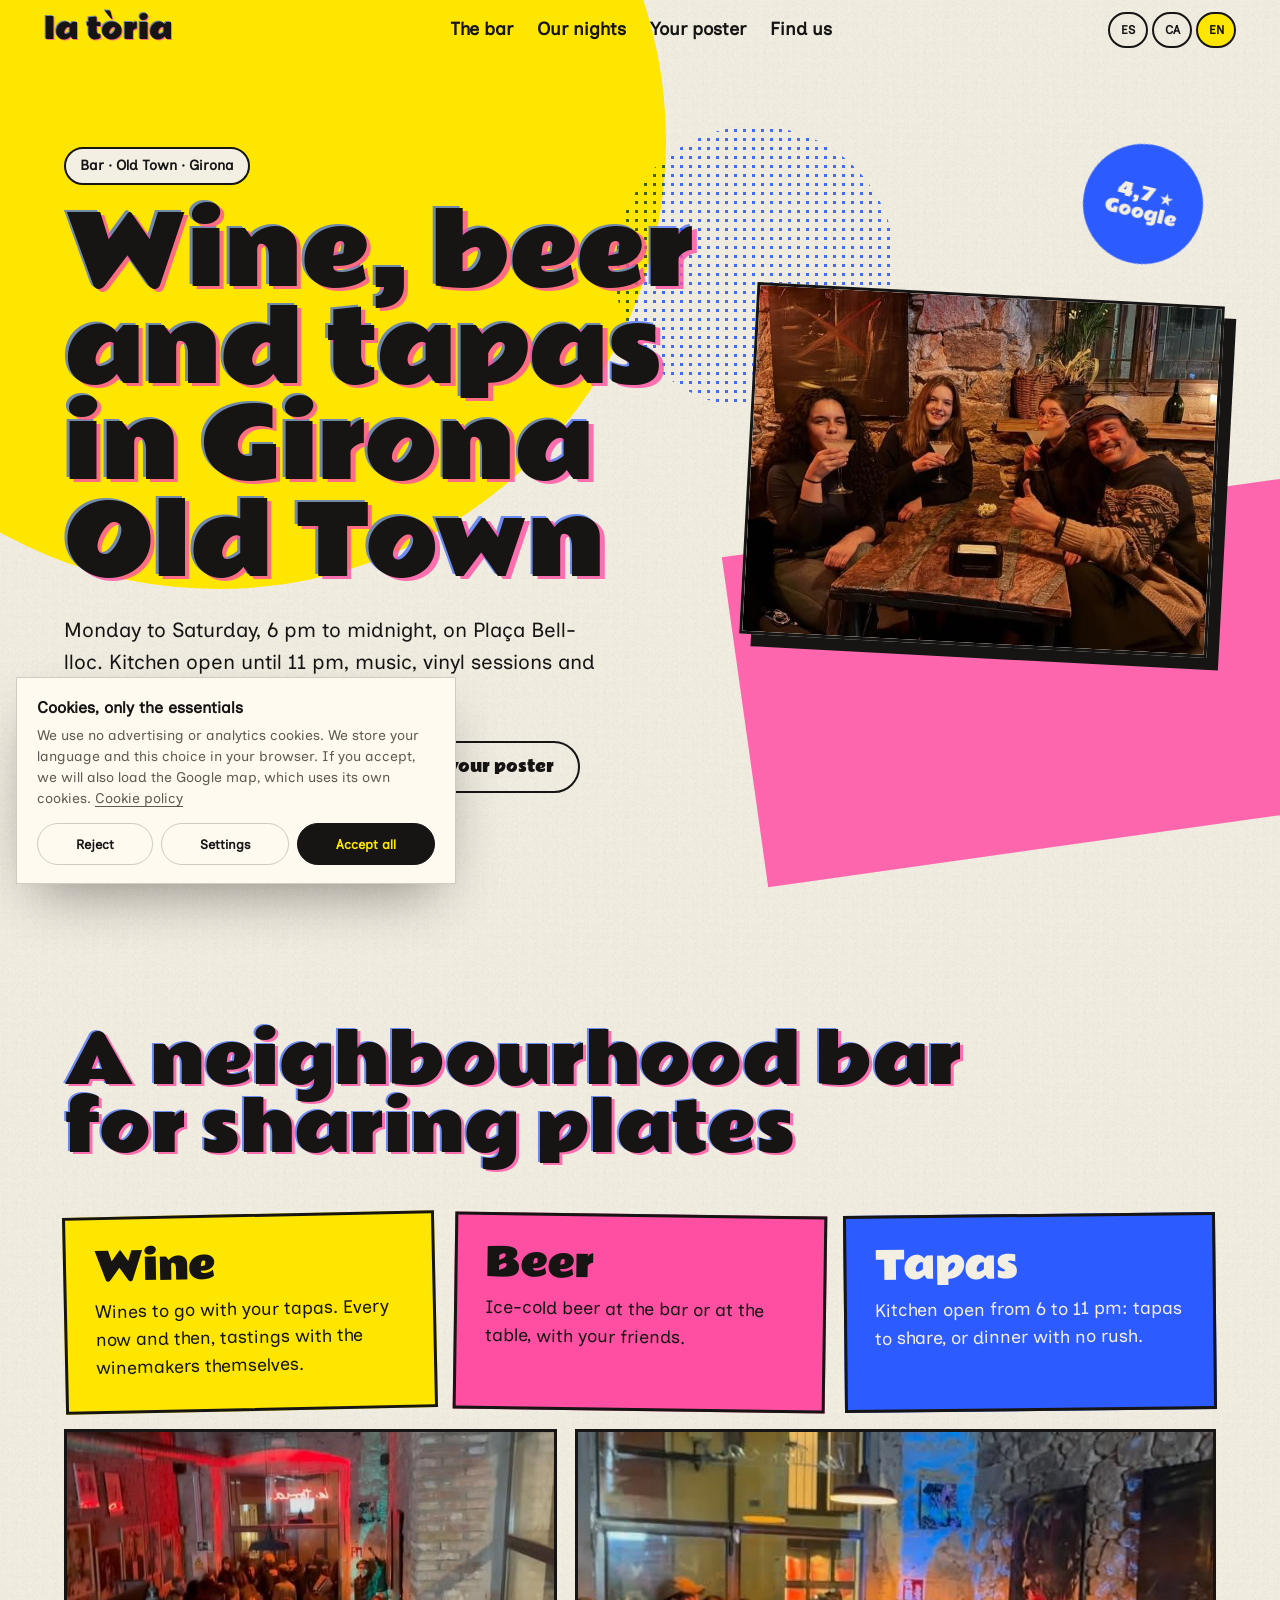
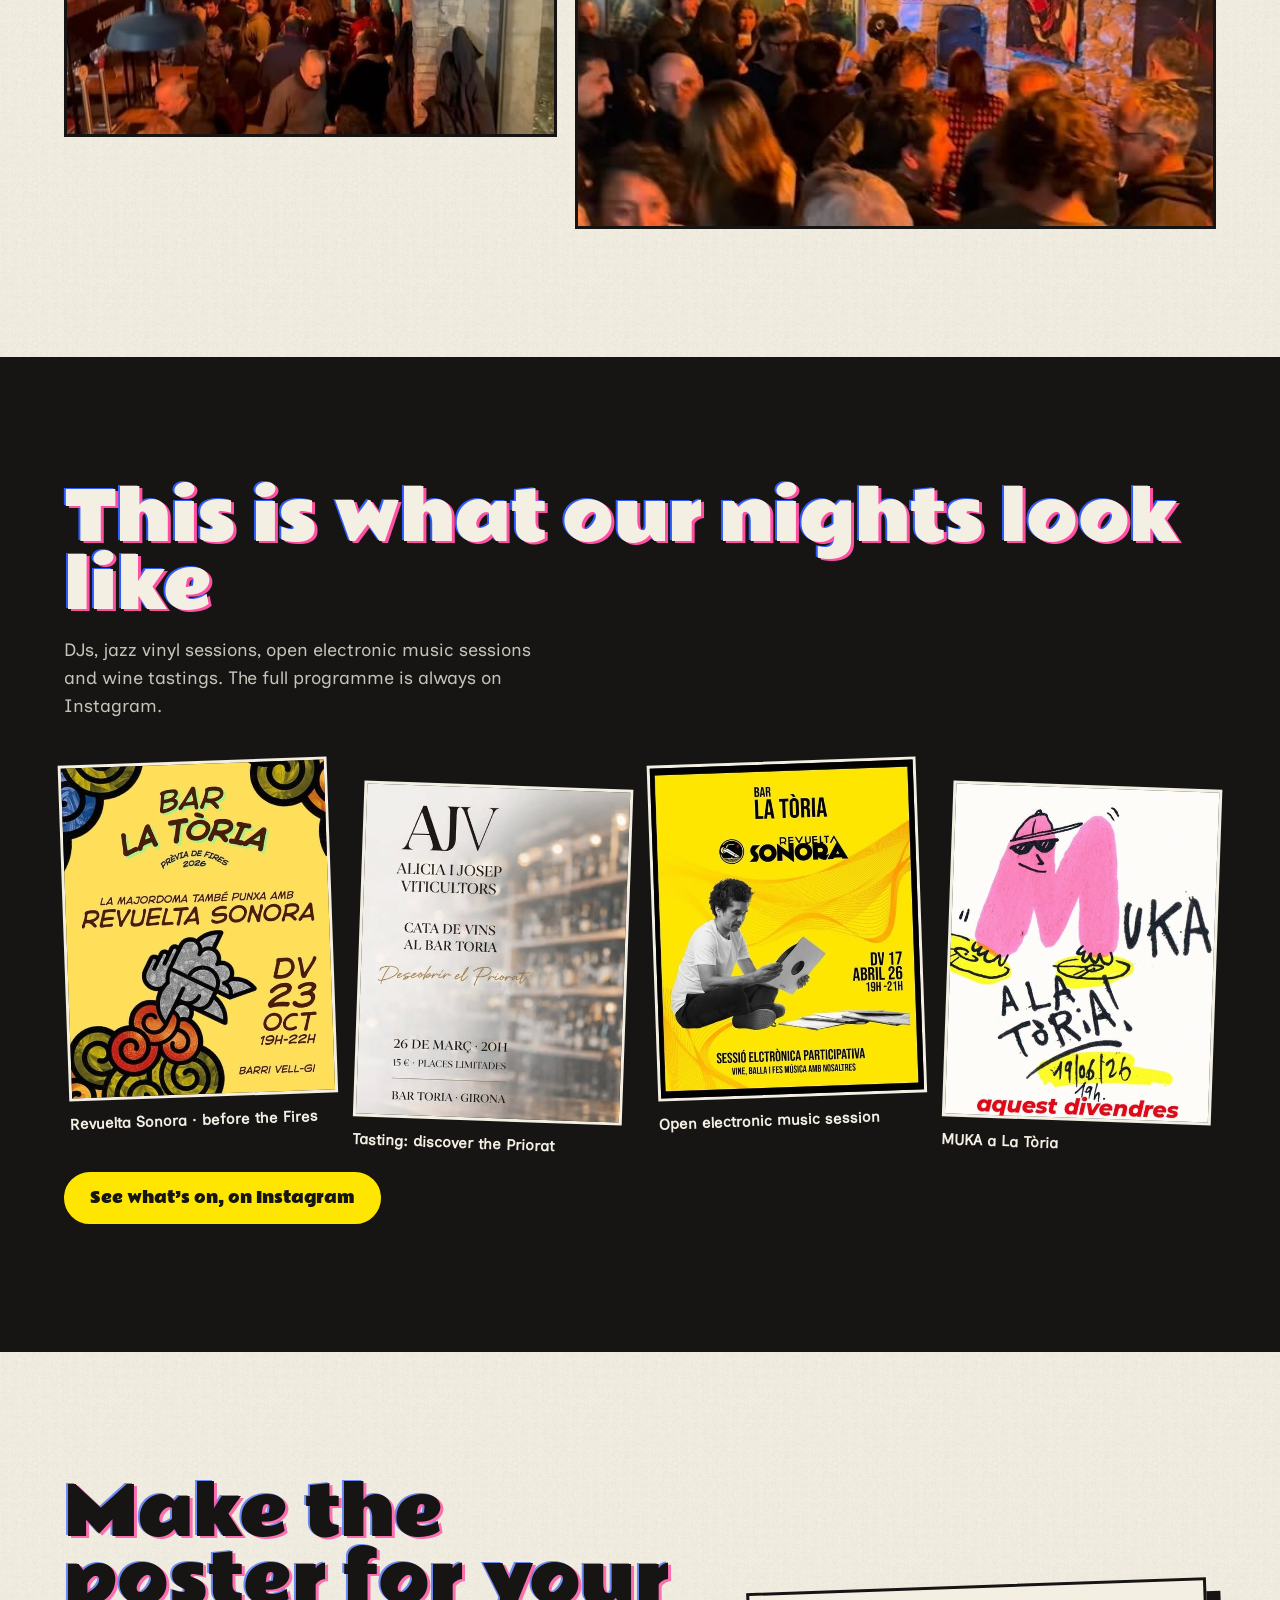
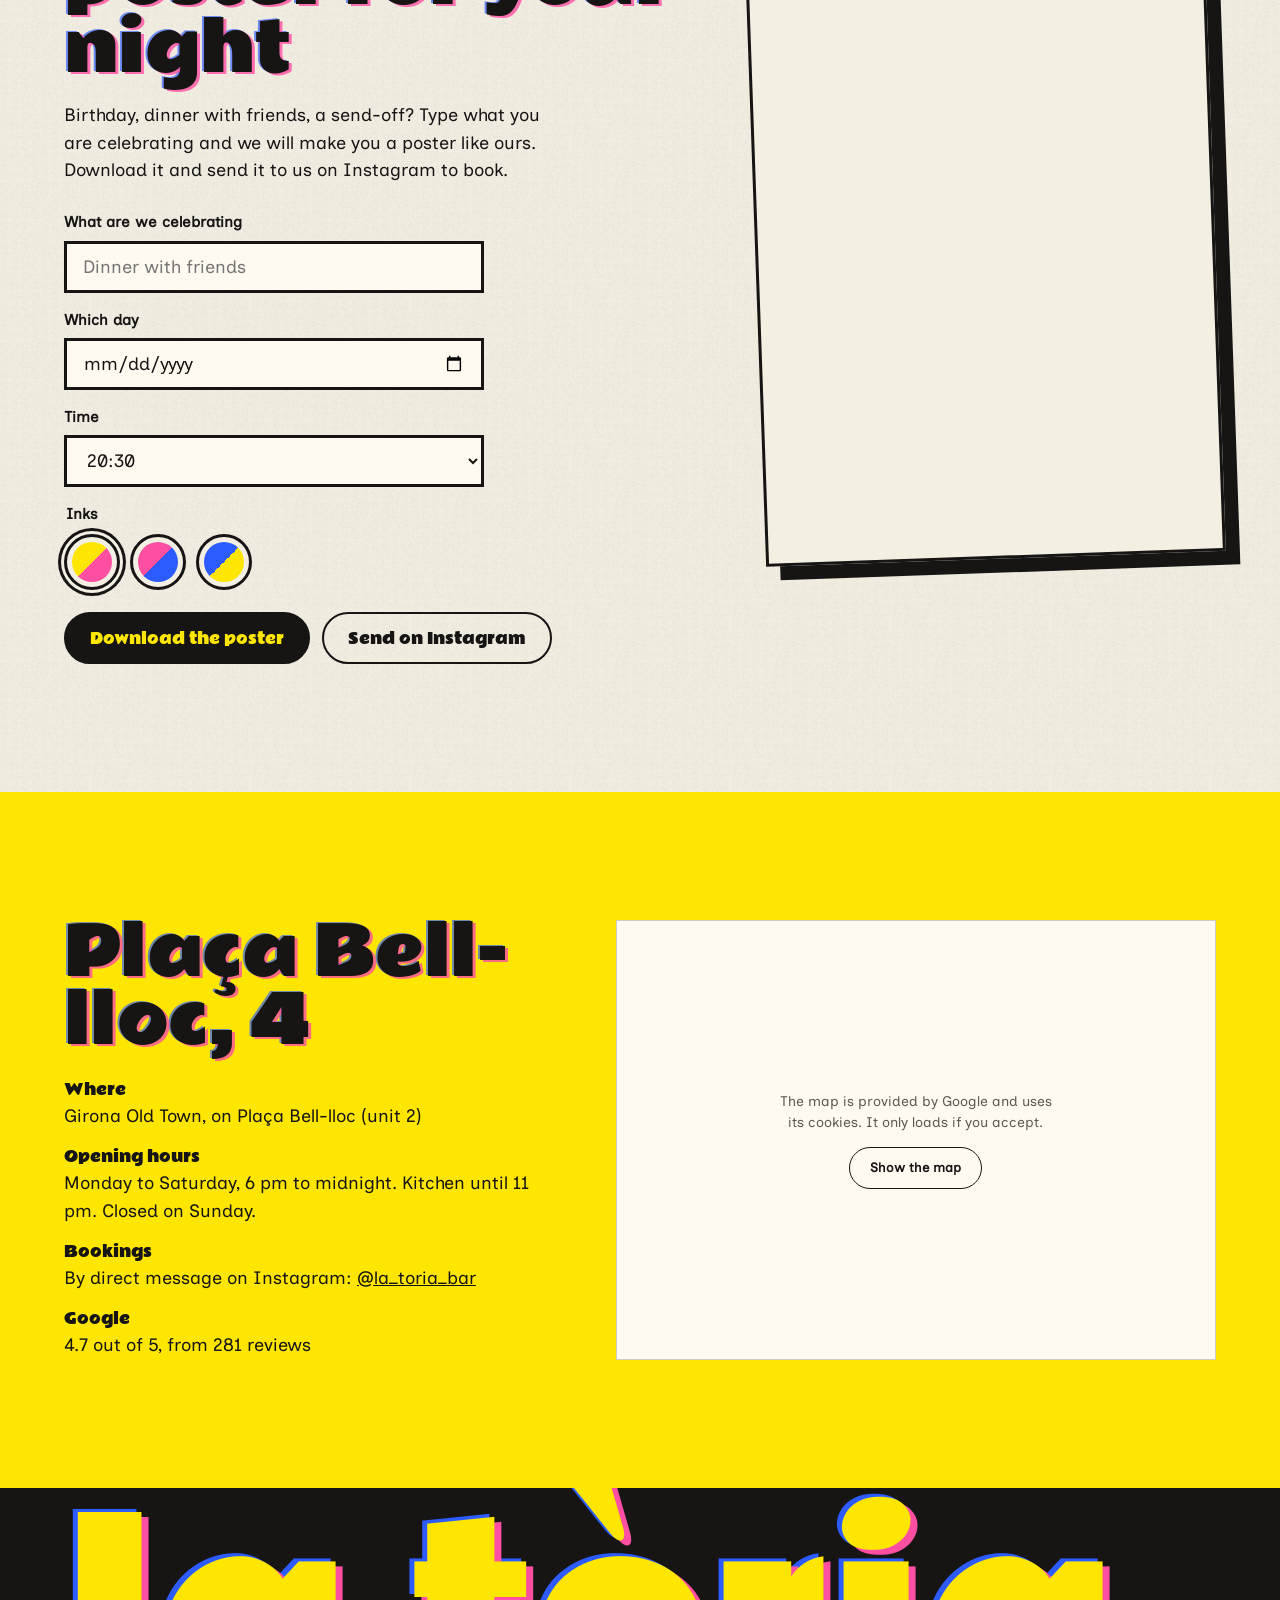
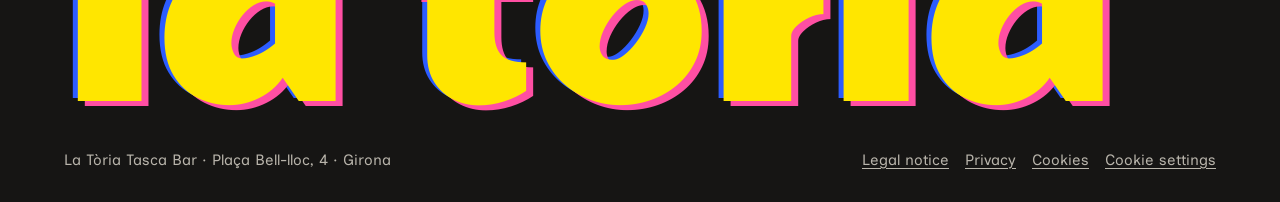
==== index.html @ a5475541 "Web la-toria-girona Co-Authored-By: Claude Opus 5.5 <noreply@anthropic.com>" ====
<!doctype html>
<html lang="es">
<head>
<meta charset="utf-8">
<meta name="viewport" content="width=device-width, initial-scale=1, viewport-fit=cover">
<title>La Tòria · Vinos, cervezas y tapas en el Barri Vell de Girona</title>
<meta name="description" content="Bar La Tòria, Plaça Bell-lloc 4, Barri Vell de Girona. Vinos, cervezas y tapas de lunes a sábado de 18 a 24 h, con música, sesiones de vinilo y catas. 4,7 en Google.">
<meta name="theme-color" content="#ffe600">
<link rel="icon" href="assets/favicon.svg" type="image/svg+xml">
<link rel="alternate" hreflang="es" href="?lang=es"><link rel="alternate" hreflang="ca" href="?lang=ca"><link rel="alternate" hreflang="en" href="?lang=en">
<meta property="og:title" content="La Tòria · Barri Vell de Girona">
<meta property="og:description" content="Vinos, cervezas y tapas. Música, sesiones y catas.">
<meta property="og:image" content="assets/img/taula.jpg">
<link rel="stylesheet" href="css/fonts.css">
<link rel="stylesheet" href="css/style.css">
<link rel="stylesheet" href="css/legal.css">
<script type="application/ld+json">
{"@context":"https://schema.org","@type":"BarOrPub","name":"La Tòria Tasca Bar","address":{"@type":"PostalAddress","streetAddress":"Plaça Bell-lloc, 4, local 2","postalCode":"17004","addressLocality":"Girona","addressRegion":"Girona","addressCountry":"ES"},"openingHoursSpecification":[{"@type":"OpeningHoursSpecification","dayOfWeek":["Monday","Tuesday","Wednesday","Thursday","Friday","Saturday"],"opens":"18:00","closes":"24:00"}],"aggregateRating":{"@type":"AggregateRating","ratingValue":"4.7","reviewCount":"281"},"sameAs":["https://www.instagram.com/la_toria_bar/"]}
</script>
</head>
<body>
<a class="skip" href="#main" data-i18n="skip">Saltar al contenido</a>

<header class="top">
  <a class="brand riso" href="#main" aria-label="La Tòria, inicio" data-t="la tòria">la tòria</a>
  <nav class="nav" aria-label="Principal">
    <a href="#bar" data-i18n="n1">El bar</a>
    <a href="#nits" data-i18n="n2">Las noches</a>
    <a href="#cartel" data-i18n="n3">Tu cartel</a>
    <a href="#visita" data-i18n="n4">Dónde</a>
  </nav>
  <div class="langs" role="group" aria-label="Idioma"><button type="button" data-lang="es">ES</button><button type="button" data-lang="ca">CA</button><button type="button" data-lang="en">EN</button></div>
</header>

<main id="main">
  <!-- PORTADA: cartel risográfico que se imprime capa a capa -->
  <section class="hero" aria-labelledby="h1">
    <div class="ink ink-y" aria-hidden="true"></div>
    <div class="ink ink-p" aria-hidden="true"></div>
    <div class="ink ink-b" aria-hidden="true"></div>
    <div class="hero-in">
      <p class="tag" data-i18n="tag">Bar · Barri Vell · Girona</p>
      <h1 id="h1" class="riso" data-i18n="h1">Vinos, cervezas y tapas en el Barri Vell</h1>
      <p class="hero-p" data-i18n="hp">De lunes a sábado, de 18 a 24 h, en la Plaça Bell-lloc. Cocina abierta hasta las 23 h, música, sesiones de vinilo y catas.</p>
      <div class="hero-cta">
        <a class="btn" href="https://www.instagram.com/la_toria_bar/" target="_blank" rel="noopener" data-i18n="ig">Escríbenos por Instagram</a>
        <a class="btn btn-line" href="#cartel" data-i18n="make">Haz tu cartel</a>
      </div>
    </div>
    <figure class="hero-photo ht" data-src="assets/img/taula.jpg"><canvas aria-hidden="true"></canvas><img src="assets/img/taula.jpg" alt="Un grupo de amigos brindando en una mesa de La Tòria" width="640" height="480" data-i18n-attr="alt:aT"></figure>
    <p class="stamp" aria-hidden="true">4,7 ★ Google</p>
  </section>

  <!-- EL BAR -->
  <section class="bar" id="bar" aria-labelledby="b-h">
    <h2 id="b-h" class="riso rv" data-i18n="bh">Un bar de barrio para ir picando</h2>
    <div class="bar-grid">
      <article class="card c-y"><h3 data-i18n="b1h">Vinos</h3><p data-i18n="b1p">Vinos para acompañar las tapas. De vez en cuando, catas con los propios viticultores.</p></article>
      <article class="card c-p"><h3 data-i18n="b2h">Cervezas</h3><p data-i18n="b2p">Cerveza bien fría para la barra o para la mesa, con los amigos.</p></article>
      <article class="card c-b"><h3 data-i18n="b3h">Tapas</h3><p data-i18n="b3p">Cocina abierta de 18 a 23 h: tapas para compartir o para cenar sin prisas.</p></article>
    </div>
    <div class="bar-photos">
      <figure class="ht" data-src="assets/img/nit-2.jpg"><canvas aria-hidden="true"></canvas><img src="assets/img/nit-2.jpg" alt="Otra noche con el bar lleno, bajo la luz roja" width="640" height="360" loading="lazy" data-i18n-attr="alt:aN2"></figure>
      <figure class="ht" data-src="assets/img/nit-1.jpg"><canvas aria-hidden="true"></canvas><img src="assets/img/nit-1.jpg" alt="El bar lleno de gente una noche de música" width="640" height="360" loading="lazy" data-i18n-attr="alt:aN"></figure>
    </div>
  </section>

  <!-- LAS NOCHES: carteles reales -->
  <section class="nits" id="nits" aria-labelledby="n-h">
    <div class="nits-head">
      <h2 id="n-h" class="riso rv" data-i18n="nh">Así son nuestras noches</h2>
      <p data-i18n="np">DJs, sesiones de vinilo de jazz, música electrónica participativa y catas de vino. La agenda, siempre al día en Instagram.</p>
    </div>
    <div class="posters">
      <figure><img src="assets/img/cartell-revuelta.jpg" alt="Cartel: La Majordoma también pincha con Revuelta Sonora, viernes 23 de octubre de 19 a 22 h" width="512" height="640" loading="lazy" data-i18n-attr="alt:aP1"><figcaption data-i18n="p1">Revuelta Sonora · previa de Fires</figcaption></figure>
      <figure><img src="assets/img/cartell-cata.jpg" alt="Cartel: cata de vinos con Alicia i Josep Viticultors, Descubrir el Priorat, 15 euros" width="480" height="640" loading="lazy" data-i18n-attr="alt:aP2"><figcaption data-i18n="p2">Cata: descubrir el Priorat</figcaption></figure>
      <figure><img src="assets/img/cartell-electronica.jpg" alt="Cartel: sesión electrónica participativa con Revuelta Sonora" width="512" height="640" loading="lazy" data-i18n-attr="alt:aP3"><figcaption data-i18n="p3">Sesión electrónica participativa</figcaption></figure>
      <figure><img src="assets/img/cartell-muka.jpg" alt="Cartel rosa: MUKA a La Tòria este viernes a las 19 h" width="640" height="640" loading="lazy" data-i18n-attr="alt:aP4"><figcaption>MUKA a La Tòria</figcaption></figure>
    </div>
    <a class="btn" href="https://www.instagram.com/la_toria_bar/" target="_blank" rel="noopener" data-i18n="agenda">Ver la agenda en Instagram</a>
  </section>

  <!-- TU CARTEL -->
  <section class="cartel" id="cartel" aria-labelledby="k-h">
    <div class="k-form">
      <h2 id="k-h" class="riso rv" data-i18n="kh">Haz el cartel de tu noche</h2>
      <p data-i18n="kp">¿Cumpleaños, cena de amigos, despedida? Escribe qué celebráis y te hacemos el cartel, como los nuestros. Descárgalo y envíanoslo por Instagram para reservar.</p>
      <label><span data-i18n="l1">Qué celebramos</span><input id="kT" type="text" maxlength="28" data-i18n-attr="placeholder:ph1" placeholder="Cena de amigos"></label>
      <label><span data-i18n="l2">Qué día</span><input id="kD" type="date"></label>
      <label><span data-i18n="l3">Hora</span><select id="kH"><option>19:00</option><option>20:00</option><option selected>20:30</option><option>21:00</option><option>22:00</option></select></label>
      <fieldset><legend data-i18n="l4">Tintas</legend>
        <div class="inks" id="kInks">
          <button type="button" data-ink="0" aria-pressed="true" aria-label="Amarillo y rosa"><i style="--a:#ffe600;--b:#ff4fa3"></i></button>
          <button type="button" data-ink="1" aria-pressed="false" aria-label="Rosa y azul"><i style="--a:#ff4fa3;--b:#2c5cff"></i></button>
          <button type="button" data-ink="2" aria-pressed="false" aria-label="Azul y amarillo"><i style="--a:#2c5cff;--b:#ffe600"></i></button>
        </div>
      </fieldset>
      <div class="k-cta">
        <button type="button" class="btn" id="kSave" data-i18n="save">Descargar el cartel</button>
        <a class="btn btn-line" href="https://www.instagram.com/la_toria_bar/" target="_blank" rel="noopener" data-i18n="send">Enviar por Instagram</a>
      </div>
    </div>
    <div class="k-out"><canvas id="kCv" width="1080" height="1350" role="img" data-i18n-attr="aria-label:kAlt" aria-label="Vista previa de tu cartel"></canvas></div>
  </section>

  <!-- VISITA -->
  <section class="visita" id="visita" aria-labelledby="v-h">
    <div class="v-txt">
      <h2 id="v-h" class="riso rv">Plaça Bell-lloc, 4</h2>
      <dl>
        <dt data-i18n="d1">Dónde</dt><dd data-i18n="d1v">Barri Vell de Girona, en la Plaça Bell-lloc (local 2)</dd>
        <dt data-i18n="d2">Horario</dt><dd data-i18n="d2v">Lunes a sábado, de 18:00 a 24:00. Cocina hasta las 23:00. Domingo cerrado.</dd>
        <dt data-i18n="d3">Reservas</dt><dd data-i18n="d3v">Por mensaje directo en Instagram: <a href="https://www.instagram.com/la_toria_bar/" target="_blank" rel="noopener">@la_toria_bar</a></dd>
        <dt>Google</dt><dd data-i18n="d4v">4,7 sobre 5, con 281 reseñas</dd>
      </dl>
    </div>
    <div class="cc-map v-map" data-src="https://www.google.com/maps?q=La+T%C3%B2ria,+Pla%C3%A7a+Bell-lloc+4,+17004+Girona&output=embed" data-title="Mapa: La Tòria"></div>
  </section>
</main>

<footer class="foot">
  <p class="foot-big riso" aria-hidden="true" data-t="la tòria">la tòria</p>
  <div class="foot-row">
    <p>La Tòria Tasca Bar · Plaça Bell-lloc, 4 · Girona</p>
    <nav class="foot-links" aria-label="Información legal">
      <a href="aviso-legal.html" data-i18n="lg1">Aviso legal</a>
      <a href="privacidad.html" data-i18n="lg2">Privacidad</a>
      <a href="cookies.html" data-i18n="lg3">Cookies</a>
      <button type="button" data-cookies-open data-i18n="lg4">Configurar cookies</button>
    </nav>
  </div>
</footer>

<script src="js/lang.js"></script>
<script src="js/i18n.js" data-site="la-toria-girona"></script>
<script src="js/consent.js" data-site="la-toria-girona"></script>
<script src="js/vendor/gsap.min.js"></script>
<script src="js/vendor/ScrollTrigger.min.js"></script>
<script src="js/main.js"></script>
</body>
</html>
---- css/fonts.css ----
/* Fuentes alojadas en la propia web (sin llamadas a Google) */
@font-face {
  font-family: 'Inclusive Sans';
  font-style: italic;
  font-weight: 400;
  font-display: swap;
  src: url(../assets/fonts/inclusive-sans-italic-400-latin-ext.woff2) format('woff2');
  unicode-range: U+0100-02BA, U+02BD-02C5, U+02C7-02CC, U+02CE-02D7, U+02DD-02FF, U+0304, U+0308, U+0329, U+1D00-1DBF, U+1E00-1E9F, U+1EF2-1EFF, U+2020, U+20A0-20AB, U+20AD-20C4, U+2113, U+2C60-2C7F, U+A720-A7FF;
}
@font-face {
  font-family: 'Inclusive Sans';
  font-style: italic;
  font-weight: 400;
  font-display: swap;
  src: url(../assets/fonts/inclusive-sans-italic-400-latin.woff2) format('woff2');
  unicode-range: U+0000-00FF, U+0131, U+0152-0153, U+02BB-02BC, U+02C6, U+02DA, U+02DC, U+0304, U+0308, U+0329, U+2000-206F, U+20AC, U+2122, U+2191, U+2193, U+2212, U+2215, U+FEFF, U+FFFD;
}
@font-face {
  font-family: 'Inclusive Sans';
  font-style: normal;
  font-weight: 400;
  font-display: swap;
  src: url(../assets/fonts/inclusive-sans-normal-400-latin-ext.woff2) format('woff2');
  unicode-range: U+0100-02BA, U+02BD-02C5, U+02C7-02CC, U+02CE-02D7, U+02DD-02FF, U+0304, U+0308, U+0329, U+1D00-1DBF, U+1E00-1E9F, U+1EF2-1EFF, U+2020, U+20A0-20AB, U+20AD-20C4, U+2113, U+2C60-2C7F, U+A720-A7FF;
}
@font-face {
  font-family: 'Inclusive Sans';
  font-style: normal;
  font-weight: 400;
  font-display: swap;
  src: url(../assets/fonts/inclusive-sans-normal-400-latin.woff2) format('woff2');
  unicode-range: U+0000-00FF, U+0131, U+0152-0153, U+02BB-02BC, U+02C6, U+02DA, U+02DC, U+0304, U+0308, U+0329, U+2000-206F, U+20AC, U+2122, U+2191, U+2193, U+2212, U+2215, U+FEFF, U+FFFD;
}
@font-face {
  font-family: 'Rammetto One';
  font-style: normal;
  font-weight: 400;
  font-display: swap;
  src: url(../assets/fonts/rammetto-one-normal-400-latin-ext.woff2) format('woff2');
  unicode-range: U+0100-02BA, U+02BD-02C5, U+02C7-02CC, U+02CE-02D7, U+02DD-02FF, U+0304, U+0308, U+0329, U+1D00-1DBF, U+1E00-1E9F, U+1EF2-1EFF, U+2020, U+20A0-20AB, U+20AD-20C4, U+2113, U+2C60-2C7F, U+A720-A7FF;
}
@font-face {
  font-family: 'Rammetto One';
  font-style: normal;
  font-weight: 400;
  font-display: swap;
  src: url(../assets/fonts/rammetto-one-normal-400-latin.woff2) format('woff2');
  unicode-range: U+0000-00FF, U+0131, U+0152-0153, U+02BB-02BC, U+02C6, U+02DA, U+02DC, U+0304, U+0308, U+0329, U+2000-206F, U+20AC, U+2122, U+2191, U+2193, U+2212, U+2215, U+FEFF, U+FFFD;
}
---- css/style.css ----
/* La Tòria · «Risografia»: la web impresa en tintas de risografía, como sus carteles; y tu propio cartel */
:root {
  --paper: #f4efe3; --ink: #161514; --y: #ffe600; --p: #ff4fa3; --b: #2c5cff; --mute: #5e5a52; --line: #16151422;
  --f-d: "Rammetto One", "Arial Black", sans-serif; --f-b: "Inclusive Sans", system-ui, sans-serif;
  --ease: cubic-bezier(.2, 1.2, .3, 1); --r: 0px;
  --c-bg: var(--paper); --c-card: #fffaf0; --c-ink: var(--ink); --c-mute: var(--mute); --c-line: #16151433; --c-acc: var(--ink); --c-acc-ink: var(--y);
}
*, *::before, *::after { box-sizing: border-box; }
html { -webkit-text-size-adjust: 100%; }
body { margin: 0; color: var(--ink); font: 400 18px/1.55 var(--f-b); -webkit-font-smoothing: antialiased; overflow-x: hidden;
  background: var(--paper) url("data:image/svg+xml,%3Csvg xmlns='http://www.w3.org/2000/svg' width='160' height='160'%3E%3Cfilter id='n'%3E%3CfeTurbulence baseFrequency='.9' numOctaves='2' stitchTiles='stitch'/%3E%3CfeColorMatrix values='0 0 0 0 0 0 0 0 0 0 0 0 0 0 0 0 0 0 .07 0'/%3E%3C/filter%3E%3Crect width='160' height='160' filter='url(%23n)'/%3E%3C/svg%3E"); }
img { display: block; max-width: 100%; height: auto; }
a { color: inherit; }
::selection { background: var(--p); color: var(--ink); }
:focus-visible { outline: 3px solid var(--b); outline-offset: 3px; }
.skip { position: absolute; left: 12px; top: -60px; z-index: 100; padding: 10px 16px; background: var(--ink); color: var(--y); }
.skip:focus { top: 12px; }
h1, h2, h3 { margin: 0; font-family: var(--f-d); font-weight: 400; line-height: 1.02; letter-spacing: -.01em; }
h2 { font-size: clamp(34px, 5.2vw, 78px); }
/* tinta descuadrada de risografía */
.riso { text-shadow: .045em .03em 0 #ff4fa3cc, -.03em -.02em 0 #2c5cffaa; }
.btn { display: inline-flex; align-items: center; justify-content: center; min-height: 52px; padding: 0 24px; background: var(--ink); color: var(--y); text-decoration: none; font: 400 15px/1 var(--f-d); border: 2px solid var(--ink); border-radius: 999px; cursor: pointer; }
.btn-line { background: transparent; color: var(--ink); }
@media (hover: hover) and (pointer: fine) { .btn { transition: background .25s, color .25s, rotate .3s var(--ease); } .btn:hover { background: var(--p); color: var(--ink); rotate: -2deg; } }

/* ---------- cabecera ---------- */
.top { position: fixed; z-index: 50; inset: 0 0 auto; display: flex; align-items: center; justify-content: space-between; gap: 16px; padding: 12px clamp(16px, 4vw, 44px); transition: background .35s, translate .5s cubic-bezier(.2,.9,.2,1); }
.top.solid { background: #f4efe3ee; box-shadow: 0 2px 0 var(--ink); }
.top.hide { translate: 0 -110%; }
.brand { font: 400 28px/1 var(--f-d); text-decoration: none; }
.nav { display: flex; gap: 24px; font-weight: 600; }
.nav a { text-decoration: none; }
.langs { display: flex; gap: 4px; }
.langs button { min-width: 40px; min-height: 36px; border: 2px solid var(--ink); border-radius: 999px; background: none; color: var(--ink); font: 700 12px/1 var(--f-b); cursor: pointer; }
.langs button[aria-pressed="true"] { background: var(--y); }
@media (hover: hover) and (pointer: fine) { .nav a:hover { text-decoration: underline wavy var(--p); text-underline-offset: 6px; } }
@media (max-width: 860px) { .nav { display: none; } }

/* ---------- portada ---------- */
.hero { position: relative; min-height: 100svh; display: grid; grid-template-columns: 1.15fr .85fr; align-items: center; gap: clamp(20px, 4vw, 60px); padding: 110px clamp(16px, 5vw, 80px) 70px; overflow: hidden; isolation: isolate; }
.ink { position: absolute; z-index: -1; mix-blend-mode: multiply; }
.ink-y { width: min(70vw, 900px); aspect-ratio: 1; border-radius: 50%; background: var(--y); left: -18vw; top: -24vw; }
.ink-p { width: 48vw; height: 26vw; background: var(--p); right: -6vw; bottom: 6vh; rotate: -8deg; opacity: .85; }
.ink-b { width: 22vw; aspect-ratio: 1; border-radius: 50%; right: 30vw; top: 14vh; background: radial-gradient(circle, var(--b) 0 1.6px, transparent 2px) 0 0 / 9px 9px; opacity: .9; }
.tag { display: inline-block; margin: 0 0 20px; padding: 6px 14px; border: 2px solid var(--ink); border-radius: 999px; font-weight: 700; font-size: 14px; background: var(--paper); }
.hero h1 { font-size: clamp(44px, 7.4vw, 118px); }
.hero-p { max-width: 42ch; margin: 24px 0 0; font-size: clamp(18px, 1.6vw, 21px); }
.hero-cta { display: flex; flex-wrap: wrap; gap: 12px; margin-top: 30px; }
.hero-photo { margin: 0; rotate: 3deg; border: 3px solid var(--ink); box-shadow: 12px 12px 0 var(--ink); background: var(--paper); }
.stamp { position: absolute; right: clamp(16px, 6vw, 90px); top: 16vh; margin: 0; width: 120px; aspect-ratio: 1; border-radius: 50%; display: grid; place-items: center; text-align: center; background: var(--b); color: var(--paper); font: 400 17px/1.1 var(--f-d); rotate: 14deg; padding: 14px; }
@media (max-width: 860px) { .hero { grid-template-columns: 1fr; } .hero-photo { max-width: 420px; } .stamp { top: auto; bottom: 30px; width: 96px; font-size: 14px; } .ink-y { width: 120vw; left: -40vw; top: -40vw; } .ink-p { width: 80vw; height: 40vw; } }

/* tramado de risografía sobre las fotos */
.ht { position: relative; margin: 0; overflow: hidden; }
.ht canvas { position: absolute; inset: 0; width: 100%; height: 100%; }
.ht img { width: 100%; height: 100%; object-fit: cover; }
.ht.ready img { visibility: hidden; }

/* ---------- el bar ---------- */
.bar { padding: clamp(70px, 10vw, 140px) clamp(16px, 5vw, 80px); }
.bar h2 { max-width: 16ch; margin-bottom: clamp(30px, 4vw, 50px); }
.bar-grid { display: grid; grid-template-columns: repeat(3, 1fr); gap: 18px; }
.card { padding: 28px; border: 3px solid var(--ink); position: relative; }
.card h3 { font-size: clamp(28px, 3vw, 42px); margin-bottom: 12px; }
.card p { margin: 0; }
.c-y { background: var(--y); rotate: -1.2deg; }
.c-p { background: var(--p); rotate: .8deg; }
.c-b { background: var(--b); color: var(--paper); rotate: -.6deg; }
.bar-photos { display: grid; grid-template-columns: 1fr 1.3fr; gap: 18px; margin-top: 18px; }
.bar-photos figure { border: 3px solid var(--ink); aspect-ratio: 16 / 10; }
@media (max-width: 760px) { .bar-grid, .bar-photos { grid-template-columns: 1fr; } }

/* ---------- las noches ---------- */
.nits { padding: clamp(70px, 10vw, 140px) clamp(16px, 5vw, 80px); background: var(--ink); color: var(--paper); }
.nits .riso { text-shadow: .045em .03em 0 #ff4fa3, -.03em -.02em 0 #2c5cff; }
.nits-head { display: flex; flex-wrap: wrap; justify-content: space-between; align-items: end; gap: 16px 40px; margin-bottom: 40px; }
.nits-head p { max-width: 44ch; margin: 0; color: #f4efe3cc; }
.posters { display: grid; grid-template-columns: repeat(4, 1fr); gap: clamp(14px, 2vw, 26px); margin-bottom: 40px; }
.posters figure { margin: 0; }
.posters img { width: 100%; aspect-ratio: 4 / 5; object-fit: cover; border: 3px solid var(--paper); }
.posters figure:nth-child(odd) { rotate: -2deg; }
.posters figure:nth-child(even) { rotate: 2deg; translate: 0 24px; }
.posters figcaption { margin-top: 12px; font-weight: 700; font-size: 15px; }
.nits .btn { background: var(--y); color: var(--ink); border-color: var(--y); }
@media (hover: hover) and (pointer: fine) { .posters figure { transition: rotate .4s var(--ease), scale .4s var(--ease); } .posters figure:hover { rotate: 0deg; scale: 1.04; } }
@media (max-width: 860px) { .posters { grid-template-columns: 1fr 1fr; } }

/* ---------- tu cartel ---------- */
.cartel { display: grid; grid-template-columns: 1fr minmax(280px, 460px); gap: clamp(28px, 5vw, 80px); align-items: center; padding: clamp(70px, 10vw, 140px) clamp(16px, 5vw, 80px); }
.k-form h2 { margin-bottom: 18px; }
.k-form > p { max-width: 46ch; margin: 0 0 26px; }
.k-form label { display: grid; gap: 6px; margin-bottom: 16px; font-weight: 700; font-size: 15px; max-width: 420px; }
.k-form input, .k-form select { min-height: 52px; padding: 0 16px; border: 3px solid var(--ink); background: #fffaf0; color: var(--ink); font: 400 18px/1 var(--f-b); border-radius: 0; }
.k-form fieldset { border: 0; padding: 0; margin: 0 0 22px; }
.k-form legend { font-weight: 700; font-size: 15px; margin-bottom: 8px; }
.inks { display: flex; gap: 10px; }
.inks button { width: 56px; height: 56px; padding: 5px; border: 3px solid var(--ink); background: var(--paper); border-radius: 50%; cursor: pointer; }
.inks i { display: block; width: 100%; height: 100%; border-radius: 50%; background: linear-gradient(135deg, var(--a) 50%, var(--b) 50%); }
.inks button[aria-pressed="true"] { box-shadow: 0 0 0 3px var(--paper), 0 0 0 6px var(--ink); }
.k-cta { display: flex; flex-wrap: wrap; gap: 12px; }
.k-out canvas { width: 100%; height: auto; display: block; border: 3px solid var(--ink); box-shadow: 14px 14px 0 var(--ink); background: var(--paper); rotate: -2deg; }
@media (max-width: 860px) { .cartel { grid-template-columns: 1fr; } .k-out { max-width: 420px; } }

/* ---------- visita ---------- */
.visita { display: grid; grid-template-columns: 1fr 1.2fr; gap: clamp(24px, 4vw, 60px); padding: clamp(70px, 10vw, 140px) clamp(16px, 5vw, 80px); background: var(--y); }
.visita h2 { margin-bottom: 26px; }
.visita dl { margin: 0; }
.visita dt { font: 400 15px/1 var(--f-d); margin-top: 18px; }
.visita dd { margin: 6px 0 0; }
.v-map { min-height: 380px; border: 3px solid var(--ink); }
@media (max-width: 860px) { .visita { grid-template-columns: 1fr; } }

.foot { padding: 30px clamp(16px, 5vw, 80px); background: var(--ink); color: #f4efe3bb; overflow: hidden; }
.foot-big { margin: 0 0 24px; font: 400 clamp(70px, 18vw, 260px)/.9 var(--f-d); color: var(--y); white-space: nowrap; text-shadow: .03em .02em 0 #ff4fa3, -.02em -.015em 0 #2c5cff; }
.foot-row { display: flex; flex-wrap: wrap; justify-content: space-between; gap: 12px 24px; font-size: 15px; }
.foot-row p { margin: 0; }
.foot-links { display: flex; flex-wrap: wrap; gap: 16px; }
.foot-links a, .foot-links button { color: inherit; font: inherit; background: none; border: 0; padding: 0; cursor: pointer; text-decoration: underline; text-underline-offset: 3px; }
@media (prefers-reduced-motion: reduce) { * { animation: none !important; transition: none !important; } }
---- css/legal.css ----
/* Común a todas las webs del lote: aviso de cookies, panel, mapa con consentimiento y páginas legales.
   Usa las variables de cada web: --c-bg --c-card --c-ink --c-mute --c-line --c-acc --c-acc-ink --f-d --f-b --r */

/* ---------- aviso de cookies ---------- */
.ck { position: fixed; z-index: 9000; left: 16px; bottom: 16px; width: min(440px, calc(100vw - 32px)); padding: 20px 20px 18px; background: var(--c-card); color: var(--c-ink); border: 1px solid var(--c-line); border-radius: var(--r, 14px); box-shadow: 0 24px 60px -20px rgba(0,0,0,.45); font: 400 14px/1.5 var(--f-b); opacity: 0; translate: 0 24px; transition: opacity .45s cubic-bezier(.2,.8,.2,1), translate .55s cubic-bezier(.2,.8,.2,1); pointer-events: none; }
.ck.show { opacity: 1; translate: 0 0; pointer-events: auto; }
.ck-h { margin: 0 0 6px; font: 600 16px/1.3 var(--f-b); }
.ck-p { margin: 0 0 14px; color: var(--c-mute); }
.ck-p a, .ck-more a { color: inherit; text-decoration: underline; text-underline-offset: 3px; }
.ck-btns { display: flex; flex-wrap: wrap; gap: 8px; }
.ck-b { flex: 1 1 auto; min-height: 42px; padding: 0 14px; border: 1px solid var(--c-line); border-radius: 999px; background: transparent; color: var(--c-ink); font: 600 13px/1 var(--f-b); }
.ck-b.ck-main { background: var(--c-acc); border-color: var(--c-acc); color: var(--c-acc-ink); }
.ck-b:focus-visible, .ck-x:focus-visible, .cc-map-btn:focus-visible { outline: 2px solid var(--c-acc); outline-offset: 2px; }
@media (hover: hover) and (pointer: fine) { .ck-b { transition: background .25s, border-color .25s; } .ck-b:hover { border-color: var(--c-ink); } .ck-b.ck-main:hover { filter: brightness(1.08); } }

.ck-dlg { width: min(520px, calc(100vw - 32px)); padding: 0; border: 1px solid var(--c-line); border-radius: var(--r, 14px); background: var(--c-card); color: var(--c-ink); font: 400 14px/1.5 var(--f-b); }
.ck-dlg::backdrop { background: rgba(0,0,0,.55); backdrop-filter: blur(3px); }
.ck-in { padding: 22px; display: grid; gap: 14px; }
.ck-top { display: flex; align-items: center; justify-content: space-between; gap: 12px; }
.ck-ph { margin: 0; font: 600 18px/1.2 var(--f-b); }
.ck-x { width: 40px; height: 40px; border: 1px solid var(--c-line); border-radius: 50%; background: none; color: inherit; font-size: 22px; line-height: 1; }
.ck-row { display: flex; gap: 16px; align-items: center; justify-content: space-between; padding: 14px 0; border-top: 1px solid var(--c-line); }
.ck-row b { display: block; margin-bottom: 2px; }
.ck-row p { margin: 0; color: var(--c-mute); font-size: 13px; }
.ck-fixed { flex: none; font-size: 12px; color: var(--c-mute); }
.ck-sw { position: relative; flex: none; width: 46px; height: 26px; }
.ck-sw input { position: absolute; inset: 0; opacity: 0; margin: 0; }
.ck-sw i { position: absolute; inset: 0; border-radius: 99px; background: var(--c-line); transition: background .25s; }
.ck-sw i::after { content: ""; position: absolute; top: 3px; left: 3px; width: 20px; height: 20px; border-radius: 50%; background: var(--c-card); box-shadow: 0 1px 3px rgba(0,0,0,.3); transition: translate .25s cubic-bezier(.3,.7,.2,1); }
.ck-sw input:checked + i { background: var(--c-acc); }
.ck-sw input:checked + i::after { translate: 20px 0; }
.ck-sw input:focus-visible + i { outline: 2px solid var(--c-acc); outline-offset: 2px; }
.ck-more { margin: 0; font-size: 13px; color: var(--c-mute); }

/* ---------- mapa con consentimiento ---------- */
.cc-map { position: relative; overflow: hidden; border-radius: var(--r, 14px); background: var(--c-card); border: 1px solid var(--c-line); min-height: 280px; }
.cc-map iframe { position: absolute; inset: 0; width: 100%; height: 100%; border: 0; }
.cc-map-ph { position: absolute; inset: 0; display: grid; place-content: center; gap: 14px; padding: 24px; text-align: center; color: var(--c-mute); font: 400 14px/1.5 var(--f-b); }
.cc-map-ph p { margin: 0; max-width: 32ch; }
.cc-map-btn { justify-self: center; min-height: 42px; padding: 0 20px; border-radius: 999px; border: 1px solid var(--c-ink); background: none; color: var(--c-ink); font: 600 13px/1 var(--f-b); }

/* ---------- páginas legales ---------- */
.legal-page { background: var(--c-bg); color: var(--c-ink); font: 400 16px/1.7 var(--f-b); margin: 0; }
.legal-top { display: flex; align-items: center; justify-content: space-between; gap: 16px; padding: 20px clamp(16px, 5vw, 56px); border-bottom: 1px solid var(--c-line); }
.legal-brand { font: 400 22px/1 var(--f-d); color: inherit; text-decoration: none; }
.legal-back { display: inline-flex; align-items: center; gap: 8px; min-height: 42px; padding: 0 16px; border: 1px solid var(--c-line); border-radius: 999px; color: inherit; text-decoration: none; font-size: 14px; }
.legal { max-width: 760px; margin: 0 auto; padding: clamp(40px, 8vw, 90px) 16px 80px; }
.legal h1 { margin: 0 0 8px; font: 400 clamp(36px, 7vw, 64px)/1.05 var(--f-d); }
.legal h2 { margin: 44px 0 10px; font: 600 20px/1.3 var(--f-b); }
.legal .upd { color: var(--c-mute); font-size: 14px; margin: 0 0 28px; }
.legal a { color: inherit; text-underline-offset: 3px; }
.legal dl { display: grid; grid-template-columns: minmax(120px, 30%) 1fr; gap: 8px 18px; margin: 16px 0; padding: 18px; border: 1px solid var(--c-line); border-radius: var(--r, 14px); background: var(--c-card); }
.legal dt { color: var(--c-mute); }
.legal dd { margin: 0; }
.legal mark { background: #ffe36e; color: #1a1a1a; padding: 0 4px; border-radius: 3px; }
.legal table { width: 100%; border-collapse: collapse; margin: 16px 0; font-size: 14px; }
.legal th, .legal td { text-align: left; vertical-align: top; padding: 10px 8px; border-bottom: 1px solid var(--c-line); }
.legal-btn { display: inline-flex; align-items: center; min-height: 44px; padding: 0 20px; border-radius: 999px; border: 1px solid var(--c-ink); background: none; color: var(--c-ink); font: 600 14px/1 var(--f-b); margin: 6px 0 12px; }
.legal-foot { padding: 28px clamp(16px, 5vw, 56px); border-top: 1px solid var(--c-line); display: flex; flex-wrap: wrap; gap: 12px 24px; align-items: center; justify-content: space-between; font-size: 13px; color: var(--c-mute); }
.legal-links { display: flex; flex-wrap: wrap; gap: 6px 18px; }
.legal-links a, .legal-links button { color: inherit; background: none; border: 0; padding: 0; font: inherit; text-decoration: underline; text-underline-offset: 3px; }
@media (max-width: 560px) { .legal dl { grid-template-columns: 1fr; gap: 2px; } .legal dd { margin-bottom: 10px; } .legal table { display: block; overflow-x: auto; } }
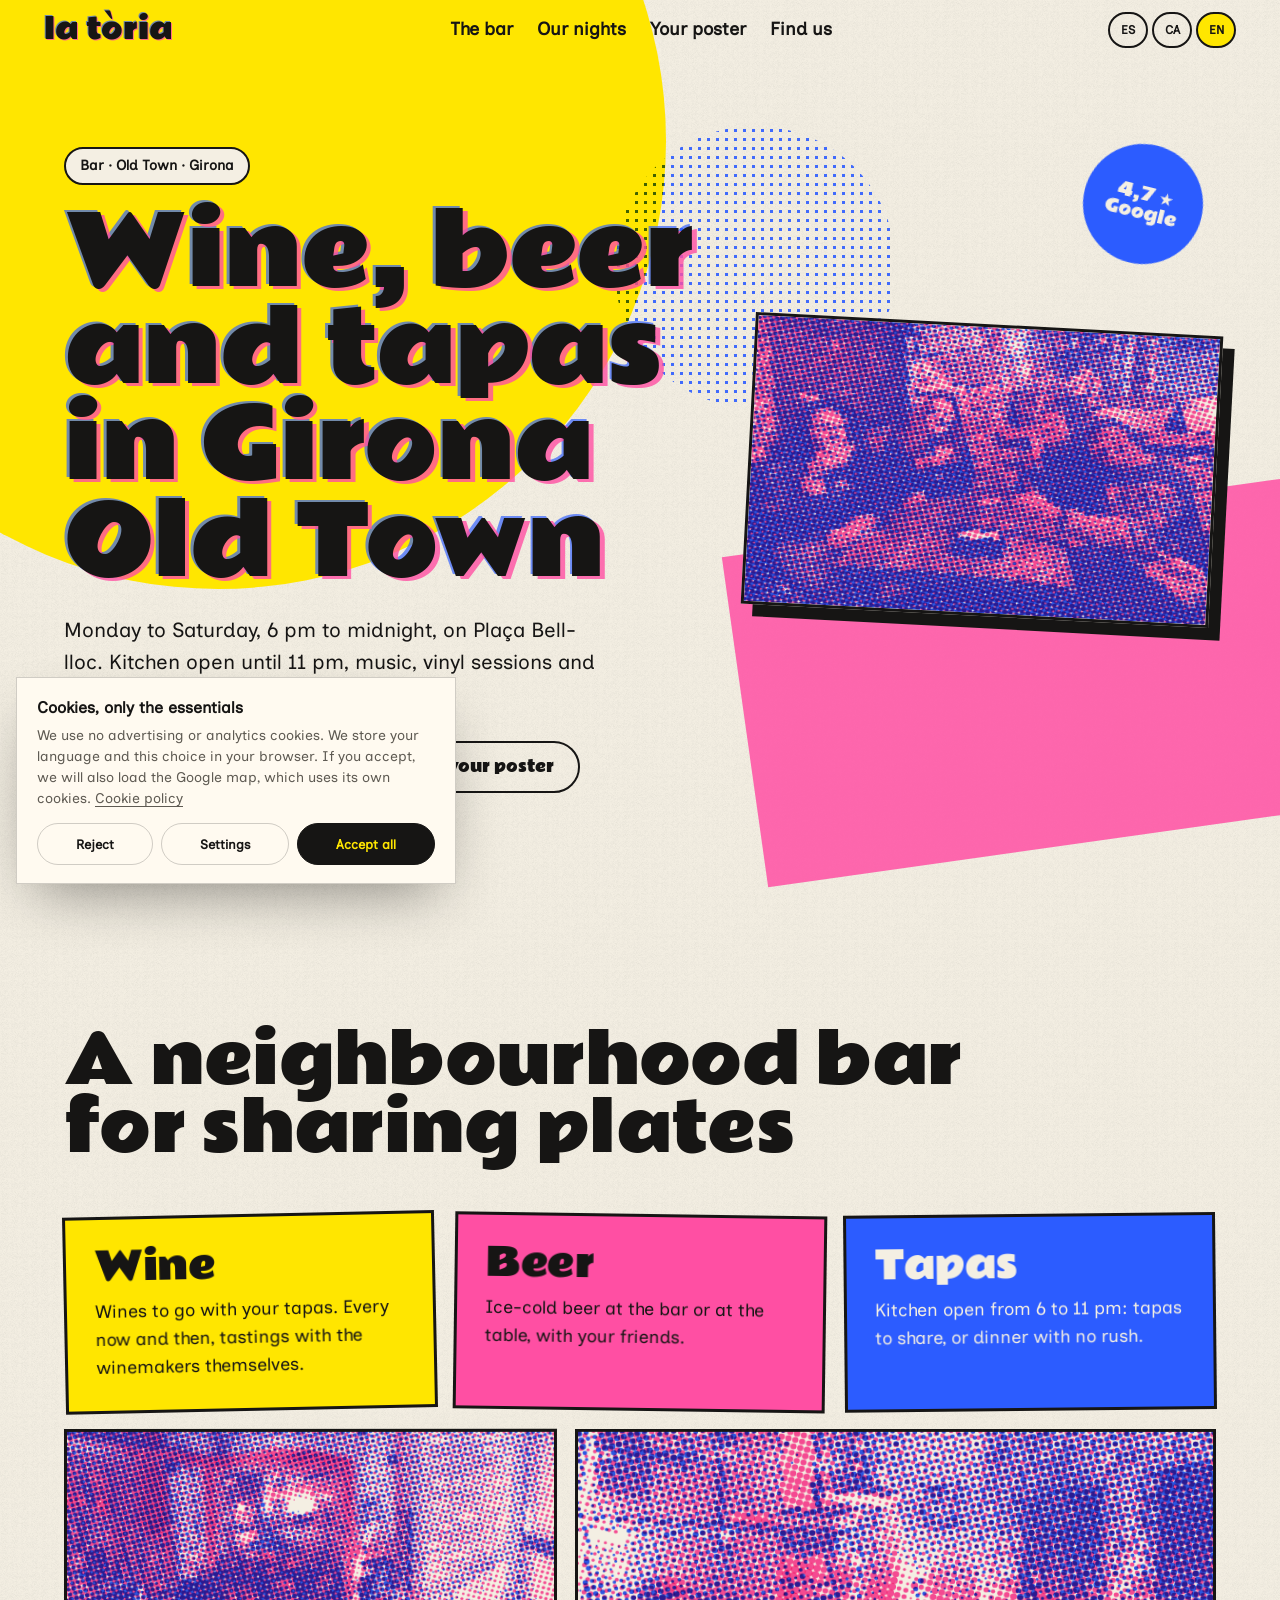
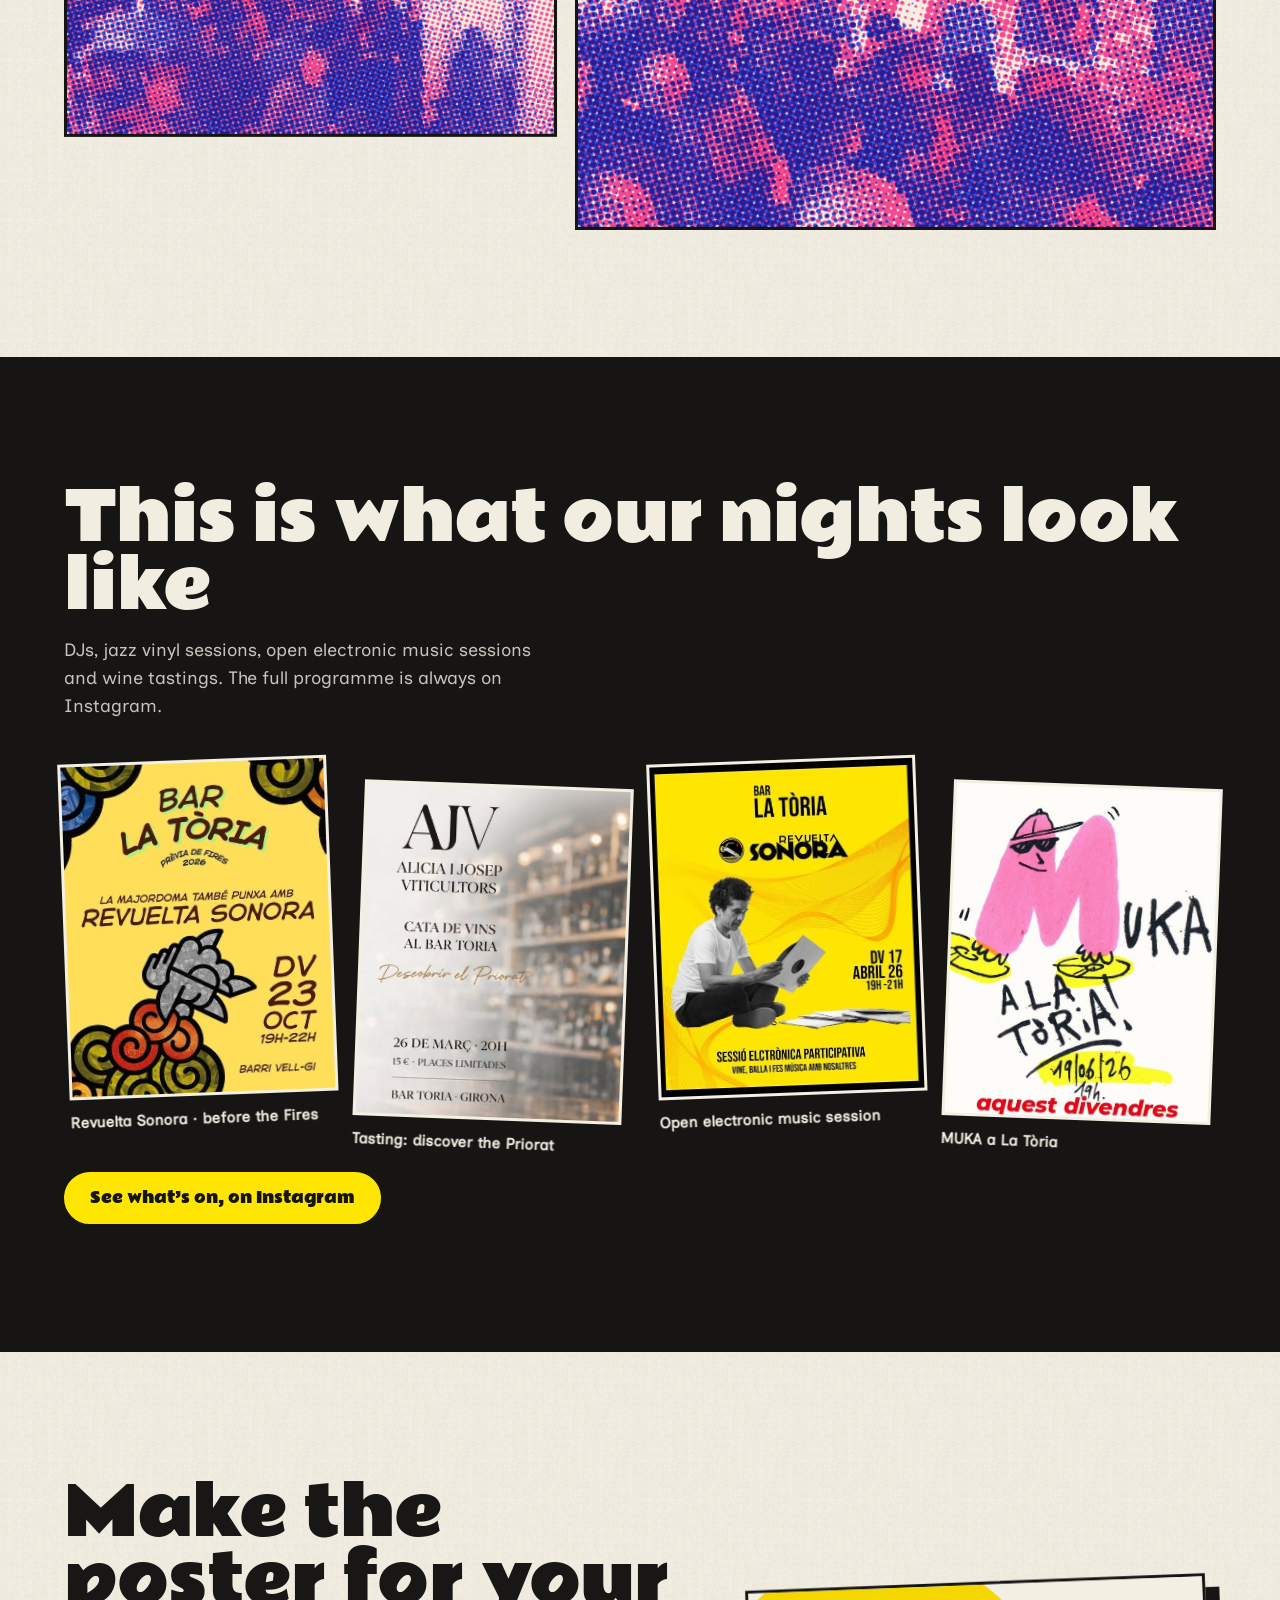
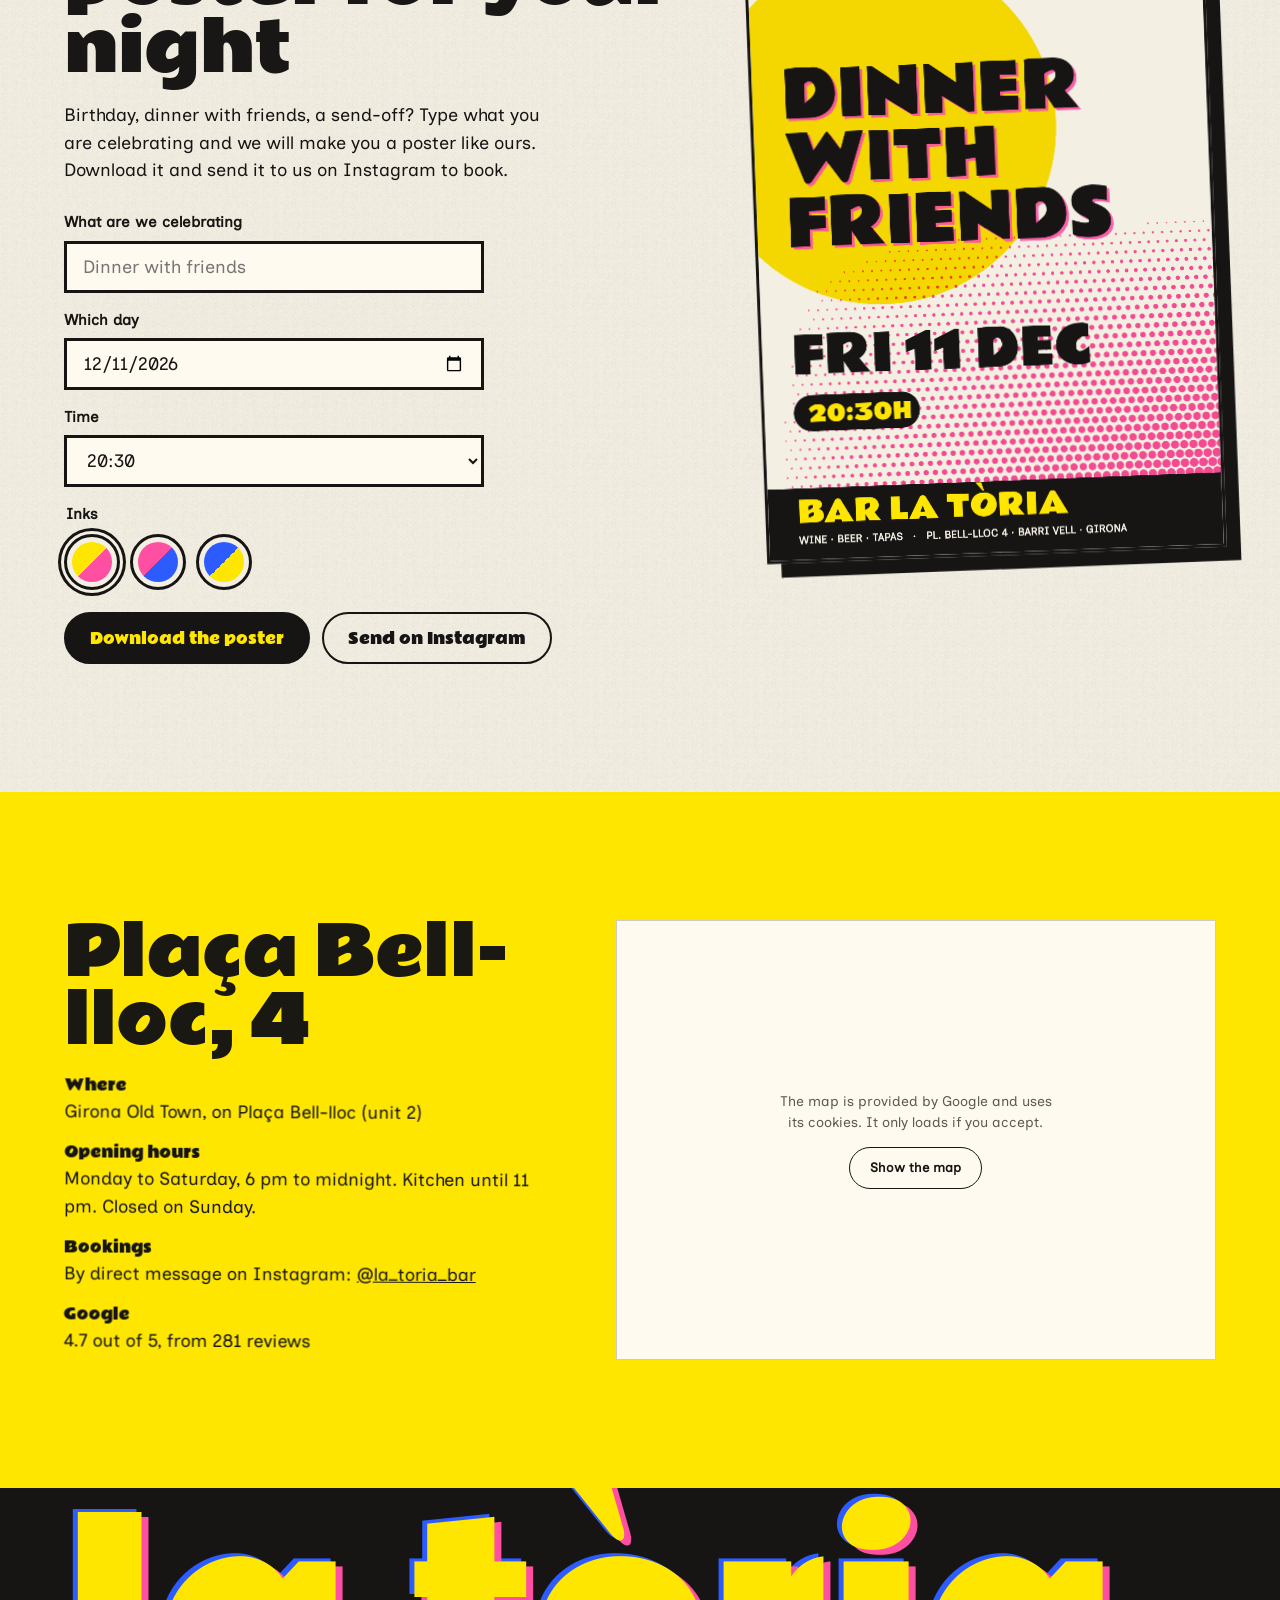
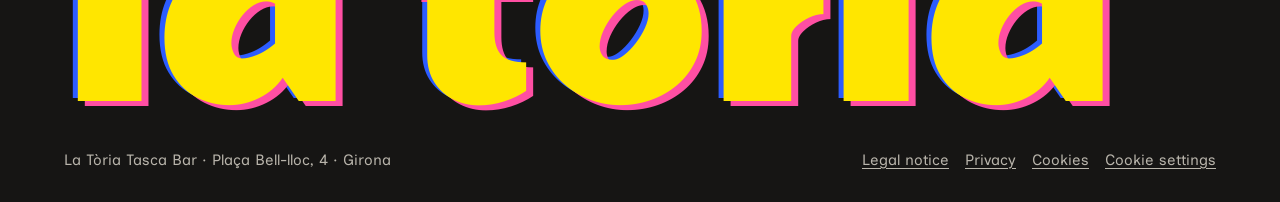
==== commit a76339a6: "Rediseño premium: la-toria-girona Co-Authored-By: Claude Opus 5.5 <noreply@anthropic.com>" ====
--- a/index.html
+++ b/index.html
@@ -47,7 +47,7 @@
         <a class="btn btn-line" href="#cartel" data-i18n="make">Haz tu cartel</a>
       </div>
     </div>
-    <figure class="hero-photo ht" data-src="assets/img/taula.jpg"><canvas aria-hidden="true"></canvas><img src="assets/img/taula.jpg" alt="Un grupo de amigos brindando en una mesa de La Tòria" width="640" height="480" data-i18n-attr="alt:aT"></figure>
+    <figure class="hero-photo ht hv" id="hv" data-src="assets/img/taula.jpg"><video class="hv-src" src="assets/video/noche.mp4" muted loop playsinline autoplay preload="auto" aria-hidden="true"></video><canvas aria-hidden="true"></canvas><img src="assets/img/taula.jpg" alt="Un grupo de amigos brindando en una mesa de La Tòria" width="640" height="480" data-i18n-attr="alt:aT"></figure>
     <p class="stamp" aria-hidden="true">4,7 ★ Google</p>
   </section>
 
--- a/css/style.css
+++ b/css/style.css
@@ -117,3 +117,7 @@
 .foot-links { display: flex; flex-wrap: wrap; gap: 16px; }
 .foot-links a, .foot-links button { color: inherit; font: inherit; background: none; border: 0; padding: 0; cursor: pointer; text-decoration: underline; text-underline-offset: 3px; }
 @media (prefers-reduced-motion: reduce) { * { animation: none !important; transition: none !important; } }
+/* portada: el bar lleno de noche, en vídeo, impreso en directo con las tintas riso */
+.hv { aspect-ratio: 16 / 10; }
+.hv-src { position: absolute; width: 1px; height: 1px; opacity: 0; pointer-events: none; }
+html, body { overflow-x: clip; }
